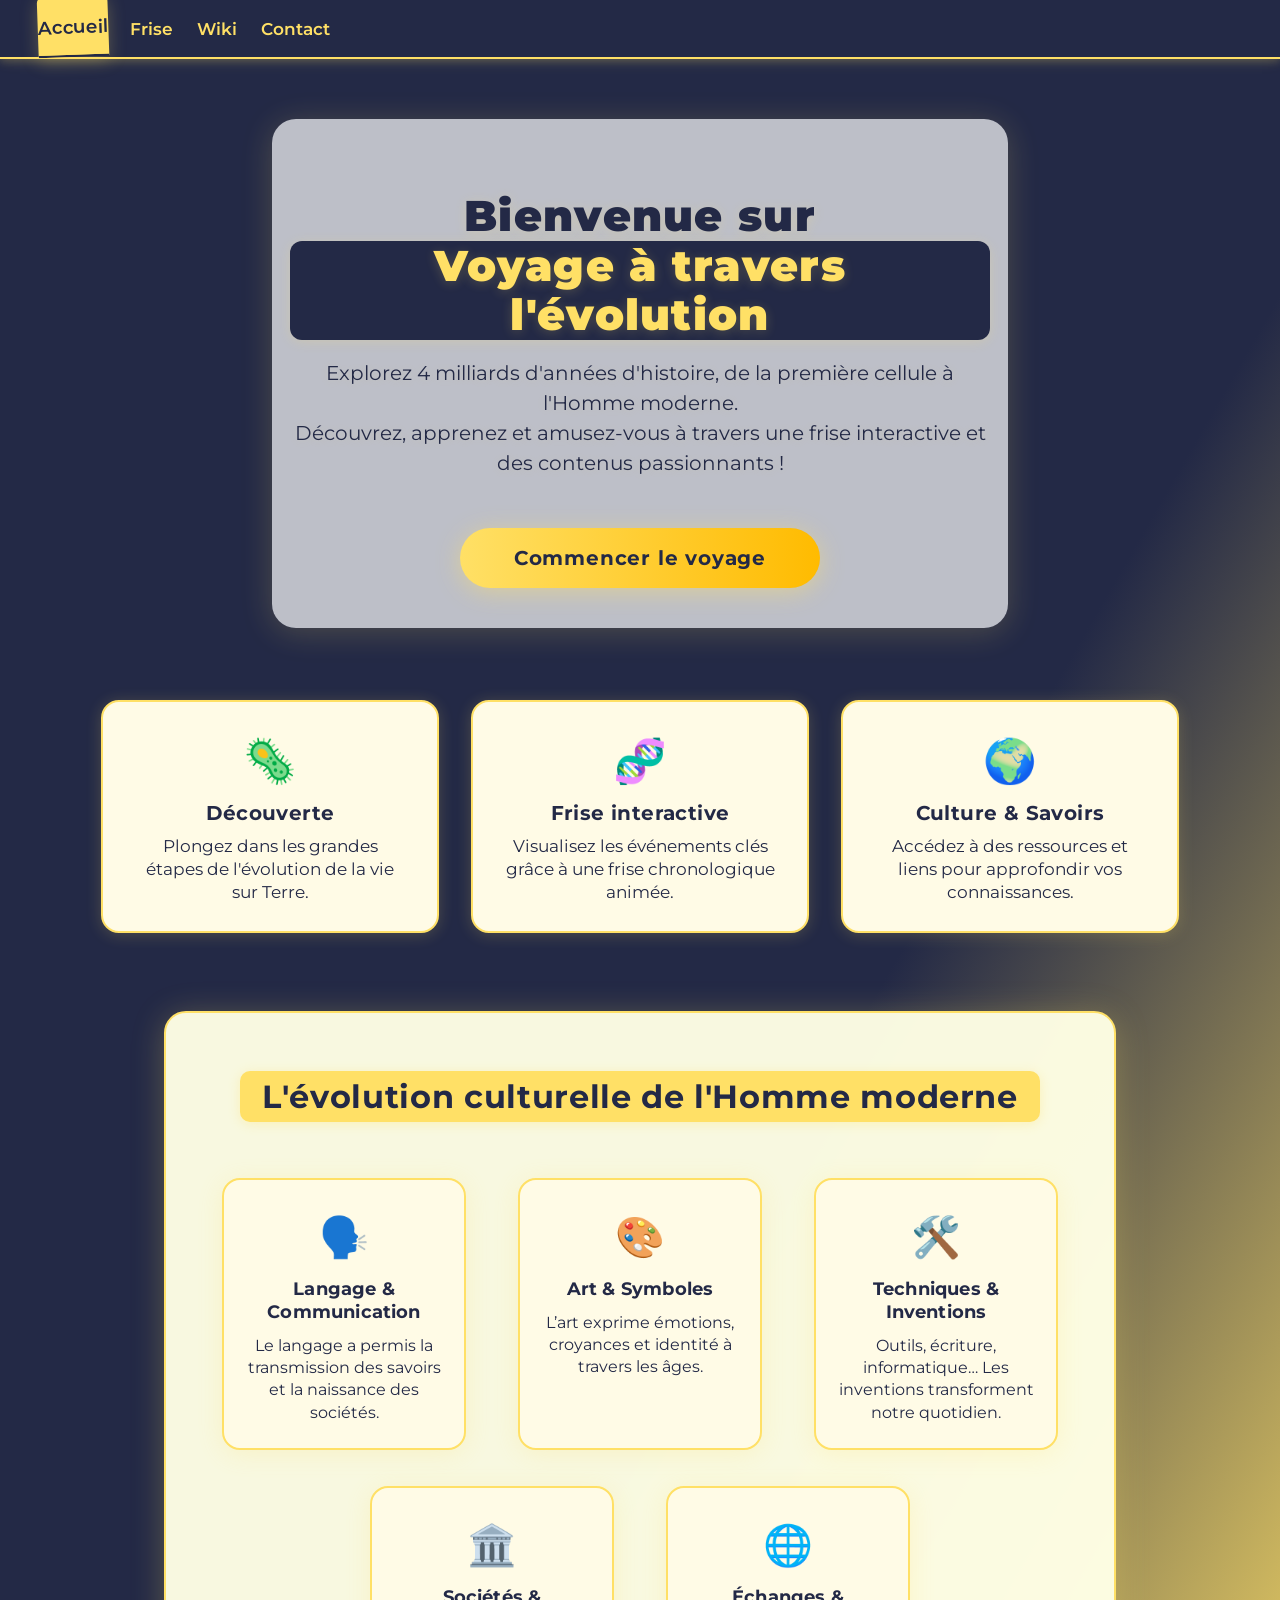
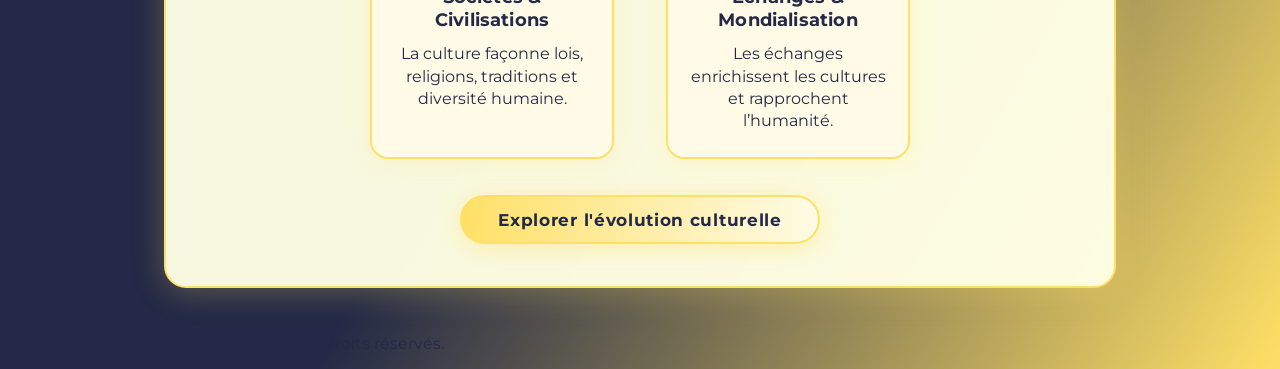
==== acceuil.html @ 8ab81e10 "Add files via upload" ====
<!DOCTYPE html>
<html lang="fr">
<head>
    <meta charset="UTF-8">
    <meta name="viewport" content="width=device-width, initial-scale=1.0">
    <title>Accueil - Voyage à travers l'évolution</title>
    <link rel="stylesheet" href="acceuil.css">
    <link href="https://fonts.googleapis.com/css?family=Montserrat:400,700,900&display=swap" rel="stylesheet">
</head>
<body>
    <header class="header">
        <nav class="main-navbar">
            <a href="acceuil.html" class="main-navbar-link active">Accueil</a>
            <a href="Page2.html" class="main-navbar-link">Frise</a>
            <a href="https://fr.wikipedia.org/wiki/%C3%89volution" class="main-navbar-link" target="_blank">Wiki</a>
            <a href="#" class="main-navbar-link" id="miniContact">Contact</a>
        </nav>
    </header>
    <main class="main-content">
        <section class="hero">
            <h1>
                Bienvenue sur <span class="highlight">Voyage à travers l'évolution</span>
            </h1>
            <p class="subtitle">
                Explorez 4 milliards d'années d'histoire, de la première cellule à l'Homme moderne.<br>
                Découvrez, apprenez et amusez-vous à travers une frise interactive et des contenus passionnants !
            </p>
            <a href="Page2.html" class="cta-btn" id="mainCtaBtn">Commencer le voyage</a>
        </section>
        <section class="features">
            <div class="feature-card">
                <div class="feature-icon">🦠</div>
                <h3>Découverte</h3>
                <p>Plongez dans les grandes étapes de l'évolution de la vie sur Terre.</p>
            </div>
            <div class="feature-card">
                <div class="feature-icon">🧬</div>
                <h3>Frise interactive</h3>
                <p>Visualisez les événements clés grâce à une frise chronologique animée.</p>
            </div>
            <div class="feature-card">
                <div class="feature-icon">🌍</div>
                <h3>Culture & Savoirs</h3>
                <p>Accédez à des ressources et liens pour approfondir vos connaissances.</p>
            </div>
        </section>
        <section class="culturelle-section">
            <h2>
                <span class="culturelle-title">L'évolution culturelle de l'Homme moderne</span>
            </h2>
            <div class="culturelle-cards">
                <div class="culturelle-card">
                    <div class="culturelle-icon">🗣️</div>
                    <h3>Langage & Communication</h3>
                    <p>Le langage a permis la transmission des savoirs et la naissance des sociétés.</p>
                </div>
                <div class="culturelle-card">
                    <div class="culturelle-icon">🎨</div>
                    <h3>Art & Symboles</h3>
                    <p>L’art exprime émotions, croyances et identité à travers les âges.</p>
                </div>
                <div class="culturelle-card">
                    <div class="culturelle-icon">🛠️</div>
                    <h3>Techniques & Inventions</h3>
                    <p>Outils, écriture, informatique… Les inventions transforment notre quotidien.</p>
                </div>
                <div class="culturelle-card">
                    <div class="culturelle-icon">🏛️</div>
                    <h3>Sociétés & Civilisations</h3>
                    <p>La culture façonne lois, religions, traditions et diversité humaine.</p>
                </div>
                <div class="culturelle-card">
                    <div class="culturelle-icon">🌐</div>
                    <h3>Échanges & Mondialisation</h3>
                    <p>Les échanges enrichissent les cultures et rapprochent l’humanité.</p>
                </div>
            </div>
            <a href="page4.html" class="cta-btn secondaire">
                Explorer l'évolution culturelle
            </a>
        </section>
    </main>
    <footer class="footer">
        <p>&copy; 2025 Voyage à travers l'évolution. Tous droits réservés.</p>
    </footer>
    <!-- Popup Contact -->
    <div id="contactPopup" class="popup-contact" style="display:none;">
        <h2>Contact</h2>
        <p>Pour toute question, écris à :<br>
            <a href="mailto:theo.gaudino@lpo-eme.fr">theo.gaudino@lpo-eme.fr</a>
        </p>
        <button id="closeContactBtn">Fermer</button>
    </div>
    <script>
        // Popup contact
        document.getElementById('miniContact').onclick = function(e) {
            e.preventDefault();
            document.getElementById('contactPopup').style.display = 'block';
        };
        document.getElementById('closeContactBtn').onclick = function() {
            document.getElementById('contactPopup').style.display = 'none';
        };
        // Animation joyeuse sur le bouton principal
        document.getElementById('mainCtaBtn').addEventListener('mouseenter', function() {
            this.style.transform = 'scale(1.12) rotate(-2deg)';
            this.style.boxShadow = '0 0 32px #ffe066cc, 0 0 12px #232946, 0 0 60px #ffbb0077';
        });
        document.getElementById('mainCtaBtn').addEventListener('mouseleave', function() {
            this.style.transform = '';
            this.style.boxShadow = '';
        });
    </script>
</body>
</html>
---- acceuil.css ----
body {
    margin: 0;
    padding: 0;
    font-family: 'Montserrat', Arial, sans-serif;
    background: linear-gradient(120deg, #232946 60%, #ffe066 100%);
    color: #232946;
    min-height: 100vh;
}

.header {
    background: #232946;
    box-shadow: 0 2px 12px #ffe06633;
}

.main-nav {
    display: flex;
    align-items: center;
    justify-content: space-between;
    padding: 18px 40px;
    max-width: 1200px;
    margin: 0 auto;
}

.nav-logo {
    font-size: 2em;
    font-weight: 900;
    color: #ffe066;
    text-decoration: none;
    letter-spacing: 0.04em;
    transition: color 0.2s;
    text-shadow: 0 2px 12px #ffe06655;
    animation: fadeInLeft 1s;
}

@keyframes fadeInLeft {
    from { opacity: 0; transform: translateX(-40px);}
    to { opacity: 1; transform: translateX(0);}
}

.nav-logo:hover {
    color: #ffbb00;
}

.nav-links {
    display: flex;
    gap: 28px;
}

.nav-link {
    color: #ffe066;
    text-decoration: none;
    font-weight: 600;
    font-size: 1.08em;
    padding: 8px 18px;
    border-radius: 8px;
    transition: background 0.2s, color 0.2s, transform 0.2s;
    position: relative;
    z-index: 1;
    animation: fadeInRight 1s;
}

@keyframes fadeInRight {
    from { opacity: 0; transform: translateX(40px);}
    to { opacity: 1; transform: translateX(0);}
}

.nav-link:hover {
    background: #ffe066;
    color: #232946;
    transform: scale(1.08);
    box-shadow: 0 2px 12px #ffe06655;
}

.main-content {
    display: flex;
    flex-direction: column;
    align-items: center;
    padding: 60px 10px 30px 10px;
    max-width: 1200px;
    margin: 0 auto;
}

.hero {
    text-align: center;
    margin-bottom: 48px;
    animation: fadeInUp 1.1s;
    background: rgba(255,255,255,0.7);
    border-radius: 24px;
    padding: 36px 18px 30px 18px;
    box-shadow: 0 4px 32px #ffe06633;
    max-width: 700px;
}

@keyframes fadeInUp {
    from { opacity: 0; transform: translateY(40px);}
    to { opacity: 1; transform: translateY(0);}
}

.hero h1 {
    font-size: 2.7em;
    font-weight: 900;
    margin-bottom: 18px;
    color: #232946;
    letter-spacing: 0.03em;
    line-height: 1.15;
    text-shadow: 0 2px 12px #ffe06633;
    animation: textPop 1.2s cubic-bezier(.4,2,.6,1);
}

@keyframes textPop {
    0% { opacity: 0; transform: scale(0.85);}
    80% { opacity: 1; transform: scale(1.08);}
    100% { opacity: 1; transform: scale(1);}
}

.highlight {
    color: #ffe066;
    background: #232946;
    padding: 0 14px;
    border-radius: 12px;
    box-shadow: 0 2px 12px #ffe06633;
    display: inline-block;
    animation: highlightGlow 2.5s infinite alternate;
}

@keyframes highlightGlow {
    0% { box-shadow: 0 2px 12px #ffe06633;}
    100% { box-shadow: 0 2px 32px #ffe06699;}
}

.subtitle {
    font-size: 1.25em;
    color: #232946;
    margin-bottom: 32px;
    margin-top: 0;
    line-height: 1.5;
    text-shadow: 0 1px 8px #ffe06622;
    animation: fadeInUp 1.5s;
}

.cta-btn {
    display: inline-block;
    background: linear-gradient(90deg, #ffe066 0%, #ffbb00 100%);
    color: #232946;
    font-size: 1.25em;
    font-weight: bold;
    padding: 18px 54px;
    border-radius: 30px;
    text-decoration: none;
    box-shadow: 0 4px 24px #ffe06677;
    transition: background 0.2s, transform 0.15s, box-shadow 0.2s;
    margin-top: 18px;
    margin-bottom: 10px;
    letter-spacing: 0.04em;
    animation: btnPop 1.3s cubic-bezier(.4,2,.6,1);
}

@keyframes btnPop {
    0% { opacity: 0; transform: scale(0.8);}
    80% { opacity: 1; transform: scale(1.12);}
    100% { opacity: 1; transform: scale(1);}
}

.cta-btn:hover {
    background: linear-gradient(90deg, #ffbb00 0%, #ffe066 100%);
    transform: scale(1.09) rotate(-2deg);
    box-shadow: 0 0 32px #ffe066cc, 0 0 12px #232946, 0 0 60px #ffbb0077;
}

.cta-btn.secondaire {
    font-size: 1.08em;
    padding: 12px 36px;
    margin-bottom: 10px;
    margin-top: 8px;
    background: linear-gradient(90deg, #ffe066 0%, #fffbe6 100%);
    color: #232946;
    border: 2px solid #ffe066;
}

.features {
    display: flex;
    gap: 32px;
    justify-content: center;
    flex-wrap: wrap;
    margin-top: 24px;
    width: 100%;
    animation: fadeInUp 1.4s;
}

.feature-card {
    background: #fffbe6;
    border: 2px solid #ffe066;
    border-radius: 18px;
    box-shadow: 0 2px 16px #ffe06633;
    padding: 32px 32px 26px 32px;
    text-align: center;
    width: 270px;
    margin-bottom: 18px;
    transition: transform 0.18s, box-shadow 0.18s;
    position: relative;
    overflow: hidden;
    animation: cardAppear 1.2s cubic-bezier(.4,2,.6,1);
}

@keyframes cardAppear {
    0% { opacity: 0; transform: translateY(40px) scale(0.95);}
    100% { opacity: 1; transform: translateY(0) scale(1);}
}

.feature-card:hover {
    transform: translateY(-8px) scale(1.06) rotate(-1.5deg);
    box-shadow: 0 8px 32px #ffe06677;
    background: #fff9d6;
}

.feature-icon {
    font-size: 2.7em;
    margin-bottom: 14px;
    animation: iconBounce 2.5s infinite;
}

@keyframes iconBounce {
    0%,100% { transform: translateY(0);}
    50% { transform: translateY(-8px);}
}

.feature-card h3 {
    margin: 0 0 10px 0;
    color: #232946;
    font-size: 1.22em;
    font-weight: 700;
    letter-spacing: 0.02em;
}

.feature-card p {
    color: #232946;
    font-size: 1.04em;
    margin: 0;
    line-height: 1.4;
}

.culturelle-section {
    margin: 60px auto 0 auto;
    max-width: 900px;
    background: rgba(255,255,230,0.97);
    border-radius: 22px;
    box-shadow: 0 4px 32px #ffe06644;
    padding: 38px 24px 32px 24px;
    text-align: center;
    border: 2.5px solid #ffe066;
    animation: fadeInUp 1.3s;
}

.culturelle-title {
    background: #ffe066;
    color: #232946;
    border-radius: 10px;
    padding: 6px 22px;
    font-size: 1.35em;
    box-shadow: 0 2px 12px #ffe06655;
    display: inline-block;
    margin-bottom: 18px;
    letter-spacing: 0.02em;
}

.culturelle-cards {
    display: flex;
    flex-wrap: wrap;
    gap: 36px 36px;
    justify-content: center;
    margin: 38px 0 28px 0;
}

.culturelle-card {
    background: #fffbe6;
    border: 2.5px solid #ffe066;
    border-radius: 18px;
    box-shadow: 0 4px 24px #ffe06633;
    padding: 32px 20px 24px 20px;
    text-align: center;
    width: 200px;
    min-width: 160px;
    margin: 0 8px;
    transition: transform 0.18s, box-shadow 0.18s, background 0.18s;
    animation: cardAppear 1.2s cubic-bezier(.4,2,.6,1);
    cursor: pointer;
    display: flex;
    flex-direction: column;
    align-items: center;
    justify-content: flex-start;
}

.culturelle-card:hover {
    transform: translateY(-10px) scale(1.07) rotate(-1.5deg);
    box-shadow: 0 12px 36px #ffe06699;
    background: #fff9d6;
}

.culturelle-icon {
    font-size: 2.5em;
    margin-bottom: 16px;
    animation: iconBounce 2.5s infinite;
}

.culturelle-card h3 {
    margin: 0 0 12px 0;
    color: #232946;
    font-size: 1.13em;
    font-weight: 700;
    letter-spacing: 0.01em;
}

.culturelle-card p {
    color: #232946;
    font-size: 1em;
    margin: 0;
    line-height: 1.4;
}

@media (max-width: 1100px) {
    .culturelle-cards {
        gap: 24px 18px;
    }
    .culturelle-card {
        width: 170px;
        padding: 24px 10px 18px 10px;
    }
}

@media (max-width: 900px) {
    .culturelle-section {
        padding: 24px 4vw 18px 4vw;
    }
    .culturelle-cards {
        flex-direction: column;
        align-items: center;
        gap: 18px;
    }
    .culturelle-card {
        width: 90vw;
        min-width: unset;
        margin: 0;
    }
}
/* Barre de navigation style commun */
.main-navbar {
    display: flex;
    gap: 24px;
    align-items: center;
    background: #232946;
    padding: 0 40px;
    border-bottom: 2px solid #ffe066;
    box-shadow: 0 2px 8px #ffe06622;
    position: relative;
    z-index: 10;
    font-family: 'Montserrat', Arial, sans-serif;
}

.main-navbar-link {
    color: #ffe066;
    text-decoration: none;
    font-weight: 600;
    font-size: 1.08em;
    padding: 18px 0 16px 0;
    transition: color 0.2s, border-bottom 0.2s, background 0.2s, transform 0.2s;
    border-bottom: 2px solid transparent;
    position: relative;
    border-radius: 6px 6px 0 0;
}

.main-navbar-link:hover,
.main-navbar-link.active {
    color: #232946;
    background: #ffe066;
    border-bottom: 2px solid #232946;
    transform: translateY(-2px) scale(1.07) rotate(-2deg);
    box-shadow: 0 4px 16px #ffe06644;
}

@media (max-width: 600px) {
    .main-navbar {
        flex-direction: column;
        gap: 0;
        padding: 0 10px;
    }
    .main-navbar-link {
        padding: 10px 0 8px 0;
        font-size: 1em;
        width: 100%;
        text-align: center;
    }
}
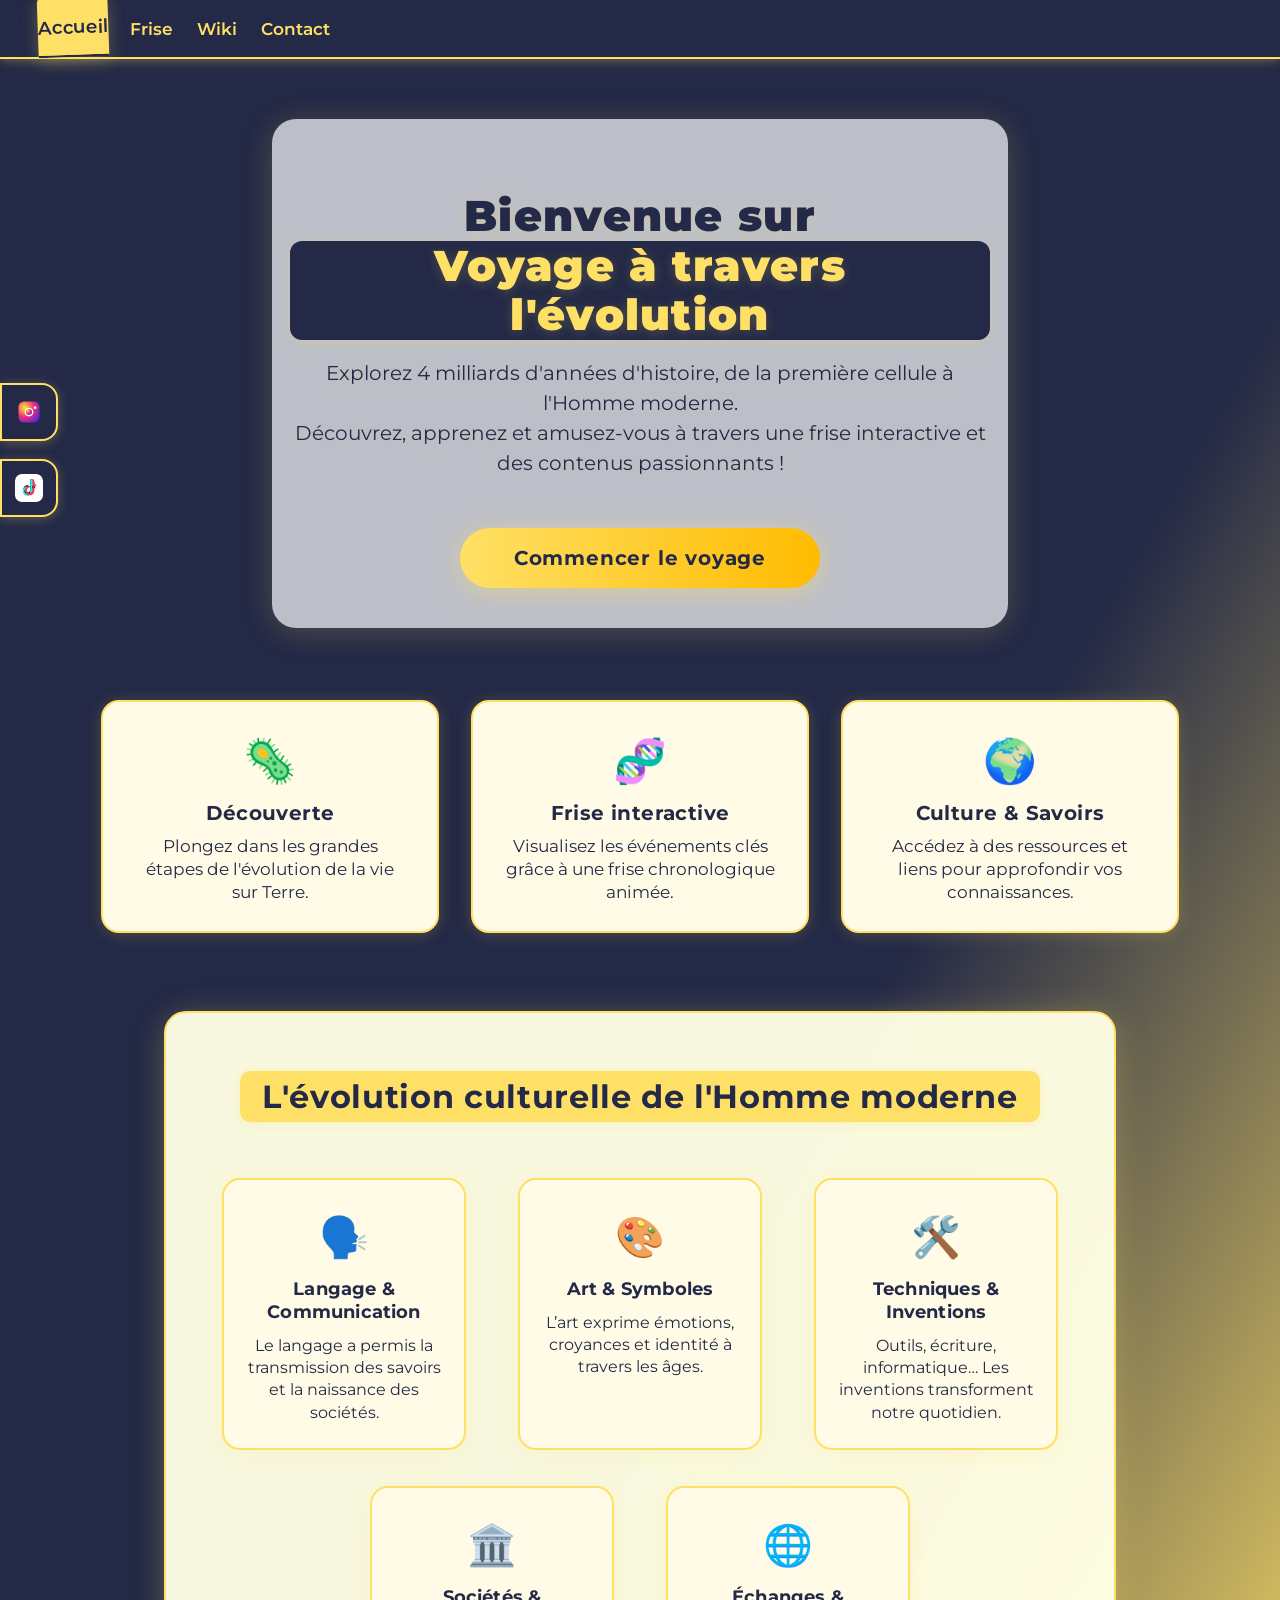
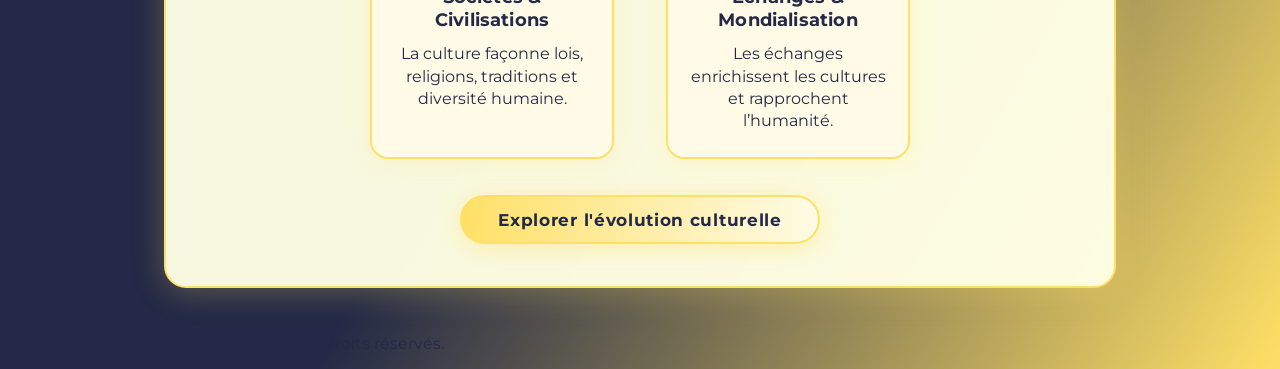
==== commit 4302fffa: "Add files via upload" ====
--- a/acceuil.html
+++ b/acceuil.html
@@ -110,5 +110,34 @@
             this.style.boxShadow = '';
         });
     </script>
+<!-- À placer juste après <body> dans acceuil.html -->
+<!-- À placer juste après <body> dans acceuil.html -->
+<div class="social-sidebar">
+    <a class="social-btn" href="https://www.instagram.com/TON_COMPTE_INSTAGRAM" target="_blank" title="Instagram" aria-label="Instagram">
+        <!-- Logo Instagram SVG officiel, couleurs natives -->
+        <svg width="28" height="28" viewBox="0 0 448 512" aria-hidden="true">
+            <defs>
+                <radialGradient id="ig-gradient" cx="0.3" cy="0.3" r="1">
+                    <stop offset="0%" stop-color="#f9ed32"/>
+                    <stop offset="45%" stop-color="#ee2a7b"/>
+                    <stop offset="100%" stop-color="#002aff"/>
+                </radialGradient>
+            </defs>
+            <rect x="32" y="64" width="384" height="384" rx="96" fill="url(#ig-gradient)"/>
+            <circle cx="224" cy="256" r="80" fill="#fff"/>
+            <circle cx="224" cy="256" r="56" fill="url(#ig-gradient)"/>
+            <circle cx="336" cy="176" r="24" fill="#fff"/>
+        </svg>
+    </a>
+    <a class="social-btn" href="https://www.tiktok.com/@gdn009" target="_blank" title="TikTok" aria-label="TikTok">
+        <!-- Logo TikTok SVG officiel, couleurs natives -->
+        <svg width="28" height="28" viewBox="0 0 48 48" aria-hidden="true">
+            <rect width="48" height="48" rx="12" fill="#fff"/>
+            <path d="M34.5 18.5c-2.5 0-4.5-2-4.5-4.5V9h-4v18.5c0 2.2-1.8 4-4 4s-4-1.8-4-4 1.8-4 4-4c.3 0 .7 0 1 .1v-4.1c-.3 0-.7-.1-1-.1-4.4 0-8 3.6-8 8s3.6 8 8 8 8-3.6 8-8V23c1.2 1 2.7 1.5 4.5 1.5v-6z" fill="#010101"/>
+            <path d="M30.5 9v5c0 2.5 2 4.5 4.5 4.5v3c-2.2 0-4.2-0.7-5.8-2v10c0 4.4-3.6 8-8 8s-8-3.6-8-8 3.6-8 8-8c.3 0 .7 0 1 .1v3.1c-.3 0-.7-.1-1-.1-2.8 0-5 2.2-5 5s2.2 5 5 5 5-2.2 5-5V9h3z" fill="#25F4EE"/>
+            <path d="M34.5 18.5c-2.5 0-4.5-2-4.5-4.5V9h2v5c0 2.5 2 4.5 4.5 4.5v2c-1.2 0-2.3-0.3-3.3-0.9v8.9c0 4.4-3.6 8-8 8s-8-3.6-8-8 3.6-8 8-8c.3 0 .7 0 1 .1v2.1c-.3 0-.7-.1-1-.1-2.8 0-5 2.2-5 5s2.2 5 5 5 5-2.2 5-5V9h2z" fill="#FE2C55"/>
+        </svg>
+    </a>
+</div> 
 </body>
 </html>
--- a/acceuil.css
+++ b/acceuil.css
@@ -389,4 +389,42 @@
         width: 100%;
         text-align: center;
     }
+}
+/* ...existing code... */
+
+/* Réseaux sociaux latéraux */
+.social-sidebar {
+    position: fixed;
+    top: 50%;
+    left: 0;
+    transform: translateY(-50%);
+    display: flex;
+    flex-direction: column;
+    gap: 18px;
+    z-index: 1000;
+}
+
+.social-btn {
+    background: #232946;
+    border: 2px solid #ffe066;
+    border-radius: 0 16px 16px 0;
+    width: 54px;
+    height: 54px;
+    display: flex;
+    align-items: center;
+    justify-content: center;
+    margin-left: 0;
+    box-shadow: 0 2px 12px #ffe06644;
+    transition: background 0.2s, transform 0.18s;
+    cursor: pointer;
+    font-size: 2em;
+    color: #ffe066;
+    text-decoration: none;
+}
+
+.social-btn:hover {
+    background: #ffe066;
+    color: #232946;
+    transform: translateX(8px) scale(1.08);
+    box-shadow: 0 4px 24px #ffe06699;
 }
